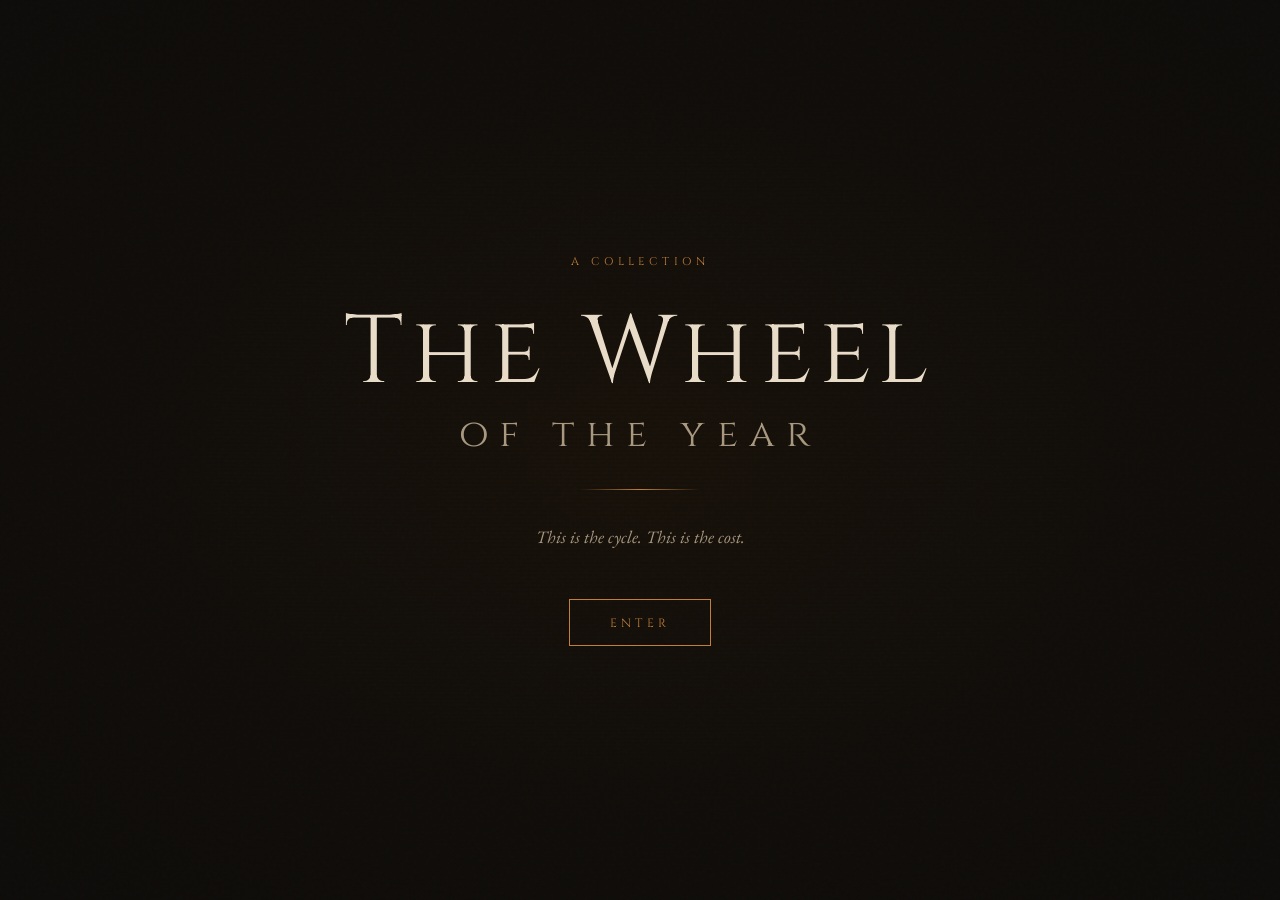
==== index.html @ da18263e "Initial commit" ====
<!DOCTYPE html>
<html lang="en">
<head>
<meta charset="UTF-8">
<meta name="viewport" content="width=device-width, initial-scale=1.0">
<title>The Wheel</title>
<link rel="preconnect" href="https://fonts.googleapis.com">
<link rel="preconnect" href="https://fonts.gstatic.com" crossorigin>
<link href="https://fonts.googleapis.com/css2?family=Cinzel:wght@400;600&family=EB+Garamond:ital,wght@0,400;0,500;1,400&display=swap" rel="stylesheet">
<link rel="stylesheet" href="./src/styles/base.css">
<link rel="stylesheet" href="./src/styles/landing.css">
<link rel="stylesheet" href="./src/styles/wheel.css">
<link rel="stylesheet" href="./src/styles/modal.css">
<link rel="stylesheet" href="./src/styles/reading.css">
</head>
<body>

<!-- ── LANDING ── -->
<div id="landing">
  <div class="landing-bg"></div>
  <div class="landing-content">
    <p class="landing-eyebrow">A collection</p>
    <h1 class="landing-title">
      The Wheel
      <span>of the year</span>
    </h1>
    <div class="landing-divider"></div>
    <p class="landing-sub"><em>This is the cycle. This is the cost.</em></p>
    <button class="enter-btn" id="enter-btn">Enter</button>
  </div>
</div>

<!-- ── WHEEL PAGE ── -->
<div id="wheel-page">
  <div class="wheel-bg"></div>
  <p class="wheel-title">The Wheel</p>

  <svg id="wheel-svg" viewBox="0 0 200 200" xmlns="http://www.w3.org/2000/svg">
    <circle cx="100" cy="100" r="92" class="wheel-ring-outer"/>
    <circle cx="100" cy="100" r="78" class="wheel-ring"/>
    <circle cx="100" cy="100" r="24" class="wheel-ring" opacity="0.2"/>
    <circle cx="100" cy="100" r="50" class="wheel-ring" opacity="0.1"/>
    <line x1="100" y1="22" x2="100" y2="178" class="wheel-spoke"/>
    <line x1="22" y1="100" x2="178" y2="100" class="wheel-spoke"/>
    <line x1="44.9" y1="44.9" x2="155.1" y2="155.1" class="wheel-cross-spoke"/>
    <line x1="155.1" y1="44.9" x2="44.9" y2="155.1" class="wheel-cross-spoke"/>
    <text x="100" y="58" class="season-label" opacity="0.3">DARK HALF</text>
    <text x="100" y="148" class="season-label" opacity="0.3">LIGHT HALF</text>
    <text x="100" y="97" class="wheel-centre-title">THE</text>
    <text x="100" y="104" class="wheel-centre-title">WHEEL</text>

    <g class="sabbat-node" data-sabbat="yule" tabindex="0" role="button">
      <circle cx="100" cy="22" r="10"/>
      <text x="100" y="21" class="node-name">YULE</text>
      <text x="100" y="27" class="node-date">Winter Solstice</text>
    </g>

    <g class="sabbat-node" data-sabbat="imbolc" tabindex="0" role="button">
      <circle cx="145.1" cy="44.9" r="10"/>
      <text x="145.1" y="43.9" class="node-name">IMBOLC</text>
      <text x="145.1" y="49.9" class="node-date">~1 February</text>
    </g>

    <g class="sabbat-node" data-sabbat="ostara" tabindex="0" role="button">
      <circle cx="178" cy="100" r="10"/>
      <text x="178" y="99" class="node-name">OSTARA</text>
      <text x="178" y="105" class="node-date">Spring Equinox</text>
    </g>

    <g class="sabbat-node" data-sabbat="beltane" tabindex="0" role="button">
      <circle cx="155.1" cy="155.1" r="10"/>
      <text x="155.1" y="154.1" class="node-name">BELTANE</text>
      <text x="155.1" y="160.1" class="node-date">~1 May</text>
    </g>

    <g class="sabbat-node" data-sabbat="litha" tabindex="0" role="button">
      <circle cx="100" cy="178" r="10"/>
      <text x="100" y="177" class="node-name">LITHA</text>
      <text x="100" y="183" class="node-date">Summer Solstice</text>
    </g>

    <g class="sabbat-node" data-sabbat="lughnasadh" tabindex="0" role="button">
      <circle cx="44.9" cy="155.1" r="10"/>
      <text x="44.9" y="154.1" class="node-name">LUGHNASADH</text>
      <text x="44.9" y="160.1" class="node-date">~1 August</text>
    </g>

    <g class="sabbat-node" data-sabbat="mabon" tabindex="0" role="button">
      <circle cx="22" cy="100" r="10"/>
      <text x="22" y="99" class="node-name">MABON</text>
      <text x="22" y="105" class="node-date">Autumn Equinox</text>
    </g>

    <g class="sabbat-node" data-sabbat="samhain" tabindex="0" role="button">
      <circle cx="44.9" cy="44.9" r="10"/>
      <text x="44.9" y="43.9" class="node-name">SAMHAIN</text>
      <text x="44.9" y="49.9" class="node-date">~31 October</text>
    </g>
  </svg>

  <p class="wheel-hint">Select a sabbat to read</p>
</div>

<!-- ── PREVIEW MODAL ── -->
<div id="modal-overlay" >
  <div class="modal" id="modal">
    <div class="modal-header">
      <div>
        <h2 class="modal-sabbat-name" id="modal-name">—</h2>
        <p class="modal-sabbat-date" id="modal-date">—</p>
      </div>
      <button class="modal-close" id="modal-close">✕</button>
    </div>
    <div class="modal-image" id="modal-image-area">
      <div class="modal-image-placeholder" id="modal-image-wrap">
        <span>Image forthcoming</span>
      </div>
    </div>
    <div class="modal-content">
      <p class="modal-description" id="modal-description">—</p>
      <p class="modal-text-label" id="modal-text-label">—</p>
      <div class="modal-excerpt" id="modal-excerpt">—</div>
    </div>
    <div class="modal-footer">
      <button class="modal-link" id="modal-read-btn">Read the full piece</button>
    </div>
  </div>
</div>

<!-- ── READING MODAL ── -->
<div id="reading-overlay">
  <div class="reading-inner">
    <button class="reading-back" id="reading-back">Back to the wheel</button>
    <div class="reading-header">
      <p class="reading-eyebrow" id="reading-eyebrow">—</p>
      <h1 class="reading-title" id="reading-title">—</h1>
      <p class="reading-date" id="reading-date">—</p>
    </div>
    <img id="reading-image" class="reading-image" src="" alt="" style="display:none"/>
    <div class="reading-divider"></div>
    <div class="reading-body" id="reading-body"></div>
  </div>
</div>

<script type="module" src="./src/scripts/main.js"></script>
</body>
</html>
---- src/styles/base.css ----
*, *::before, *::after { box-sizing: border-box; margin: 0; padding: 0; }

  :root {
    --black: #0d0b09;
    --parchment: #e8dcc8;
    --parchment-dim: #a89880;
    --amber: #c17f3a;
    --amber-bright: #f0a855;
    --forest: #2a3d2e;
    --ash: #6b6560;
    --modal-bg: #141210;
    --modal-border: #3a3028;
  }

  html, body {
    width: 100%; height: 100%;
    background: var(--black);
    color: var(--parchment);
    font-family: 'EB Garamond', serif;
    overflow: hidden;
  }
---- src/styles/landing.css ----
/* ── LANDING ── */
  #landing {
    position: fixed; inset: 0;
    display: flex; flex-direction: column;
    align-items: center; justify-content: center;
    z-index: 10;
    transition: opacity 1.2s ease;
  }

  #landing.hidden { opacity: 0; pointer-events: none; }

  .landing-bg {
    position: absolute; inset: 0;
    background:
      radial-gradient(ellipse at center, rgba(13,11,9,0.3) 0%, rgba(13,11,9,0.85) 60%, rgba(13,11,9,0.98) 100%),
      repeating-linear-gradient(
        0deg, transparent, transparent 2px,
        rgba(193,127,58,0.015) 2px, rgba(193,127,58,0.015) 4px
      );
    background-color: #1a1208;
  }

  .landing-bg::after {
    content: '';
    position: absolute; inset: 0;
    background-image: url("data:image/svg+xml,%3Csvg viewBox='0 0 256 256' xmlns='http://www.w3.org/2000/svg'%3E%3Cfilter id='noise'%3E%3CfeTurbulence type='fractalNoise' baseFrequency='0.9' numOctaves='4' stitchTiles='stitch'/%3E%3C/filter%3E%3Crect width='100%25' height='100%25' filter='url(%23noise)' opacity='0.04'/%3E%3C/svg%3E");
    opacity: 0.4;
    pointer-events: none;
  }

  .landing-content {
    position: relative; z-index: 1;
    text-align: center;
    display: flex; flex-direction: column; align-items: center;
    gap: 2rem;
  }

  .landing-eyebrow {
    font-family: 'Cinzel', serif;
    font-size: 0.7rem;
    letter-spacing: 0.4em;
    color: var(--amber);
    text-transform: uppercase;
    opacity: 0;
    animation: fadeUp 1.2s ease 0.3s forwards;
  }

  .landing-title {
    font-family: 'Cinzel', serif;
    font-size: clamp(3rem, 8vw, 6rem);
    font-weight: 400;
    color: var(--parchment);
    letter-spacing: 0.08em;
    line-height: 1.1;
    opacity: 0;
    animation: fadeUp 1.2s ease 0.6s forwards;
  }

  .landing-title span {
    display: block;
    font-size: 0.4em;
    letter-spacing: 0.3em;
    color: var(--parchment-dim);
    margin-top: 0.5rem;
  }

  .landing-divider {
    width: 120px; height: 1px;
    background: linear-gradient(90deg, transparent, var(--amber), transparent);
    opacity: 0;
    animation: fadeUp 1.2s ease 0.9s forwards;
  }

  .landing-sub {
    font-size: 1.1rem;
    font-style: italic;
    color: var(--parchment-dim);
    max-width: 40ch;
    line-height: 1.7;
    opacity: 0;
    animation: fadeUp 1.2s ease 1.1s forwards;
  }

  .enter-btn {
    margin-top: 1rem;
    background: none;
    border: 1px solid var(--amber);
    color: var(--amber);
    font-family: 'Cinzel', serif;
    font-size: 0.75rem;
    letter-spacing: 0.35em;
    text-transform: uppercase;
    padding: 0.9rem 2.5rem;
    cursor: pointer;
    transition: background 0.3s, color 0.3s;
    opacity: 0;
    animation: fadeUp 1.2s ease 1.4s forwards;
  }

  .enter-btn:hover { background: var(--amber); color: var(--black); }
---- src/styles/wheel.css ----
/* ── WHEEL PAGE ── */
  #wheel-page {
    position: fixed; inset: 0;
    display: flex; flex-direction: column;
    align-items: center; justify-content: center;
    opacity: 0; pointer-events: none;
    transition: opacity 1.2s ease;
  }

  #wheel-page.visible { opacity: 1; pointer-events: all; }

  .wheel-bg {
    position: absolute; inset: 0;
    background: var(--black);
  }

  .wheel-bg::before {
    content: '';
    position: absolute; inset: 0;
    background: radial-gradient(ellipse at center, #1c1508 0%, #0d0b09 70%);
  }

  .wheel-title {
    position: absolute; top: 2rem;
    font-family: 'Cinzel', serif;
    font-size: 0.7rem;
    letter-spacing: 0.4em;
    color: var(--amber);
    text-transform: uppercase;
  }

  .wheel-hint {
    position: absolute; bottom: 2rem;
    font-size: 0.85rem;
    font-style: italic;
    color: var(--ash);
    letter-spacing: 0.05em;
  }

  #wheel-svg {
    position: relative; z-index: 1;
    width: min(85vw, 85vh);
    height: min(85vw, 85vh);
  }

  .wheel-ring { fill: none; stroke: var(--ash); stroke-width: 0.5; opacity: 0.3; }
  .wheel-ring-outer { fill: none; stroke: var(--amber); stroke-width: 0.8; opacity: 0.2; }
  .wheel-spoke { stroke: var(--ash); stroke-width: 0.4; opacity: 0.2; }
  .wheel-cross-spoke { stroke: var(--ash); stroke-width: 0.3; opacity: 0.15; stroke-dasharray: 2 3; }

  .sabbat-node { cursor: pointer; transition: all 0.2s ease; }

  .sabbat-node circle {
    fill: var(--black);
    stroke: var(--ash);
    stroke-width: 0.8;
    transition: all 0.3s ease;
  }

  .sabbat-node:hover circle,
  .sabbat-node:focus-visible circle,
  .sabbat-node.active circle {
    fill: rgba(193,127,58,0.15);
    stroke: var(--amber-bright);
    stroke-width: 1.2;
    filter: drop-shadow(0 0 4px rgba(240,168,85,0.5));
  }

  .sabbat-node text.node-name {
    font-family: 'Cinzel', serif;
    font-size: 5.5px;
    fill: var(--parchment-dim);
    text-anchor: middle;
    dominant-baseline: middle;
    pointer-events: none;
    transition: fill 0.3s ease;
    letter-spacing: 0.5px;
  }

  .sabbat-node:hover text.node-name,
  .sabbat-node:focus-visible text.node-name,
  .sabbat-node.active text.node-name { fill: var(--amber-bright); }

  .sabbat-node text.node-date {
    font-family: 'EB Garamond', serif;
    font-size: 4px;
    fill: var(--ash);
    text-anchor: middle;
    dominant-baseline: middle;
    pointer-events: none;
    font-style: italic;
  }

  .sabbat-node:hover text.node-date { fill: var(--parchment-dim); }

  .wheel-centre-title {
    font-family: 'Cinzel', serif;
    font-size: 7px;
    fill: var(--parchment-dim);
    text-anchor: middle;
    dominant-baseline: middle;
    letter-spacing: 1px;
  }

  .season-label {
    font-family: 'Cinzel', serif;
    font-size: 4px;
    fill: var(--amber);
    text-anchor: middle;
    dominant-baseline: middle;
    letter-spacing: 0.8px;
    opacity: 0.5;
  }
---- src/styles/modal.css ----
/* ── PREVIEW MODAL ── */
  #modal-overlay {
    position: fixed; inset: 0;
    background: rgba(13,11,9,0.92);
    z-index: 100;
    opacity: 0; pointer-events: none;
    transition: opacity 0.4s ease;
    display: flex; align-items: center; justify-content: center;
    padding: 2rem;
  }

  #modal-overlay.visible { opacity: 1; pointer-events: all; }

  .modal {
    background: var(--modal-bg);
    border: 1px solid var(--modal-border);
    max-width: 860px; width: 100%;
    max-height: 85vh;
    overflow-y: auto;
    position: relative;
    transform: translateY(20px);
    transition: transform 0.4s ease;
    display: grid;
    grid-template-columns: 1fr 1fr;
    grid-template-rows: auto 1fr auto;
  }

  #modal-overlay.visible .modal { transform: translateY(0); }

  .modal::before {
    content: '';
    display: block;
    grid-column: 1 / -1;
    height: 2px;
    background: linear-gradient(90deg, transparent, var(--amber), transparent);
  }

  .modal-header {
    grid-column: 1 / -1;
    padding: 2rem 2rem 1rem;
    border-bottom: 1px solid var(--modal-border);
    display: flex; justify-content: space-between; align-items: flex-start;
  }

  .modal-sabbat-name {
    font-family: 'Cinzel', serif;
    font-size: clamp(1.5rem, 3vw, 2.2rem);
    font-weight: 400;
    color: var(--parchment);
    letter-spacing: 0.1em;
  }

  .modal-sabbat-date {
    font-size: 0.9rem;
    font-style: italic;
    color: var(--amber);
    margin-top: 0.3rem;
    letter-spacing: 0.05em;
  }

  .modal-close {
    background: none; border: none;
    color: var(--ash); font-size: 1.5rem;
    cursor: pointer; line-height: 1;
    padding: 0.2rem 0.5rem;
    transition: color 0.2s;
    font-family: 'Cinzel', serif;
  }

  .modal-close:hover { color: var(--parchment); }

  .modal-image {
    grid-column: 1;
    padding: 1.5rem;
    display: flex; align-items: flex-start;
  }

  .modal-image img { width: 100%; height: auto; display: block; border: 1px solid var(--modal-border); opacity: 0.9; }

  .modal-image-placeholder {
    width: 100%;
    aspect-ratio: 16/10;
    background: #1a1612;
    border: 1px solid var(--modal-border);
    display: flex; align-items: center; justify-content: center;
  }

  .modal-image-placeholder span {
    font-family: 'Cinzel', serif;
    font-size: 0.65rem;
    letter-spacing: 0.2em;
    color: var(--ash);
    text-transform: uppercase;
  }

  .modal-content {
    grid-column: 2;
    padding: 1.5rem 1.5rem 1.5rem 0;
    overflow-y: auto;
  }

  .modal-description {
    font-size: 0.95rem;
    line-height: 1.8;
    color: var(--parchment-dim);
    margin-bottom: 1.5rem;
    font-style: italic;
    padding-bottom: 1rem;
    border-bottom: 1px solid var(--modal-border);
  }

  .modal-text-label {
    font-family: 'Cinzel', serif;
    font-size: 0.6rem;
    letter-spacing: 0.3em;
    color: var(--amber);
    text-transform: uppercase;
    margin-bottom: 0.8rem;
  }

  .modal-excerpt {
    font-size: 0.95rem;
    line-height: 1.9;
    color: var(--parchment);
  }

  .modal-excerpt p + p { margin-top: 1em; }
  .modal-excerpt em { color: var(--parchment-dim); }

  .modal-footer {
    grid-column: 1 / -1;
    padding: 1rem 2rem;
    border-top: 1px solid var(--modal-border);
    display: flex; gap: 1rem; justify-content: flex-end; align-items: center;
  }

  .modal-link {
    font-family: 'Cinzel', serif;
    font-size: 0.65rem;
    letter-spacing: 0.25em;
    color: var(--amber);
    text-decoration: none;
    text-transform: uppercase;
    border-bottom: 1px solid transparent;
    transition: border-color 0.2s;
    cursor: pointer;
    background: none;
    border-left: none;
    border-right: none;
    border-top: none;
    padding: 0;
  }

  .modal-link:hover { border-bottom-color: var(--amber); }

  .modal::-webkit-scrollbar,
  .modal-content::-webkit-scrollbar { width: 4px; }
  .modal::-webkit-scrollbar-track,
  .modal-content::-webkit-scrollbar-track { background: var(--modal-bg); }
  .modal::-webkit-scrollbar-thumb,
  .modal-content::-webkit-scrollbar-thumb { background: var(--modal-border); }
---- src/styles/reading.css ----
/* ── READING MODAL ── */
  #reading-overlay {
    position: fixed; inset: 0;
    background: var(--black);
    z-index: 200;
    opacity: 0; pointer-events: none;
    transition: opacity 0.5s ease;
    overflow-y: auto;
  }

  #reading-overlay.visible { opacity: 1; pointer-events: all; }

  .reading-inner {
    max-width: 680px;
    margin: 0 auto;
    padding: 4rem 2rem 6rem;
  }

  .reading-back {
    display: flex; align-items: center; gap: 0.5rem;
    background: none; border: none;
    color: var(--ash);
    font-family: 'Cinzel', serif;
    font-size: 0.65rem;
    letter-spacing: 0.3em;
    text-transform: uppercase;
    cursor: pointer;
    margin-bottom: 3rem;
    transition: color 0.2s;
    padding: 0;
  }

  .reading-back:hover { color: var(--amber); }
  .reading-back::before { content: '←'; font-family: serif; font-size: 1rem; }

  .reading-header {
    margin-bottom: 3rem;
    padding-bottom: 2rem;
    border-bottom: 1px solid var(--modal-border);
  }

  .reading-eyebrow {
    font-family: 'Cinzel', serif;
    font-size: 0.65rem;
    letter-spacing: 0.35em;
    color: var(--amber);
    text-transform: uppercase;
    margin-bottom: 1rem;
  }

  .reading-title {
    font-family: 'Cinzel', serif;
    font-size: clamp(2rem, 5vw, 3.5rem);
    font-weight: 400;
    color: var(--parchment);
    letter-spacing: 0.08em;
    margin-bottom: 0.5rem;
  }

  .reading-date {
    font-size: 1rem;
    font-style: italic;
    color: var(--amber);
    letter-spacing: 0.05em;
  }

  .reading-image {
    width: 100%;
    margin-bottom: 3rem;
    border: 1px solid var(--modal-border);
    opacity: 0.85;
    display: block;
  }

  /* prose text */
  .reading-body {
    font-size: 1.1rem;
    line-height: 1.95;
    color: var(--parchment);
  }

  .reading-body p {
    margin-bottom: 1.4em;
  }

  .reading-body p.section-break {
    text-align: center;
    color: var(--amber);
    margin: 2.5em 0;
    letter-spacing: 0.3em;
  }

  .reading-body em { color: var(--parchment-dim); }

  /* poetry text — tighter, centred option */
  .reading-body.poetry {
    font-size: 1.05rem;
    line-height: 1.7;
  }

  .reading-body.poetry p {
    margin-bottom: 0.4em;
  }

  .reading-body.poetry p.stanza-break {
    margin-bottom: 1.8em;
  }

  .reading-divider {
    width: 80px; height: 1px;
    background: linear-gradient(90deg, transparent, var(--amber), transparent);
    margin: 3rem auto;
  }

  #reading-overlay::-webkit-scrollbar { width: 4px; }
  #reading-overlay::-webkit-scrollbar-track { background: var(--black); }
  #reading-overlay::-webkit-scrollbar-thumb { background: var(--modal-border); }

  @keyframes fadeUp {
    from { opacity: 0; transform: translateY(12px); }
    to { opacity: 1; transform: translateY(0); }
  }

  @media (max-width: 640px) {
    .modal { grid-template-columns: 1fr; }
    .modal-image { grid-column: 1; }
    .modal-content { grid-column: 1; padding: 0 1.5rem 1.5rem; }
    .modal-footer { grid-column: 1; }
  }
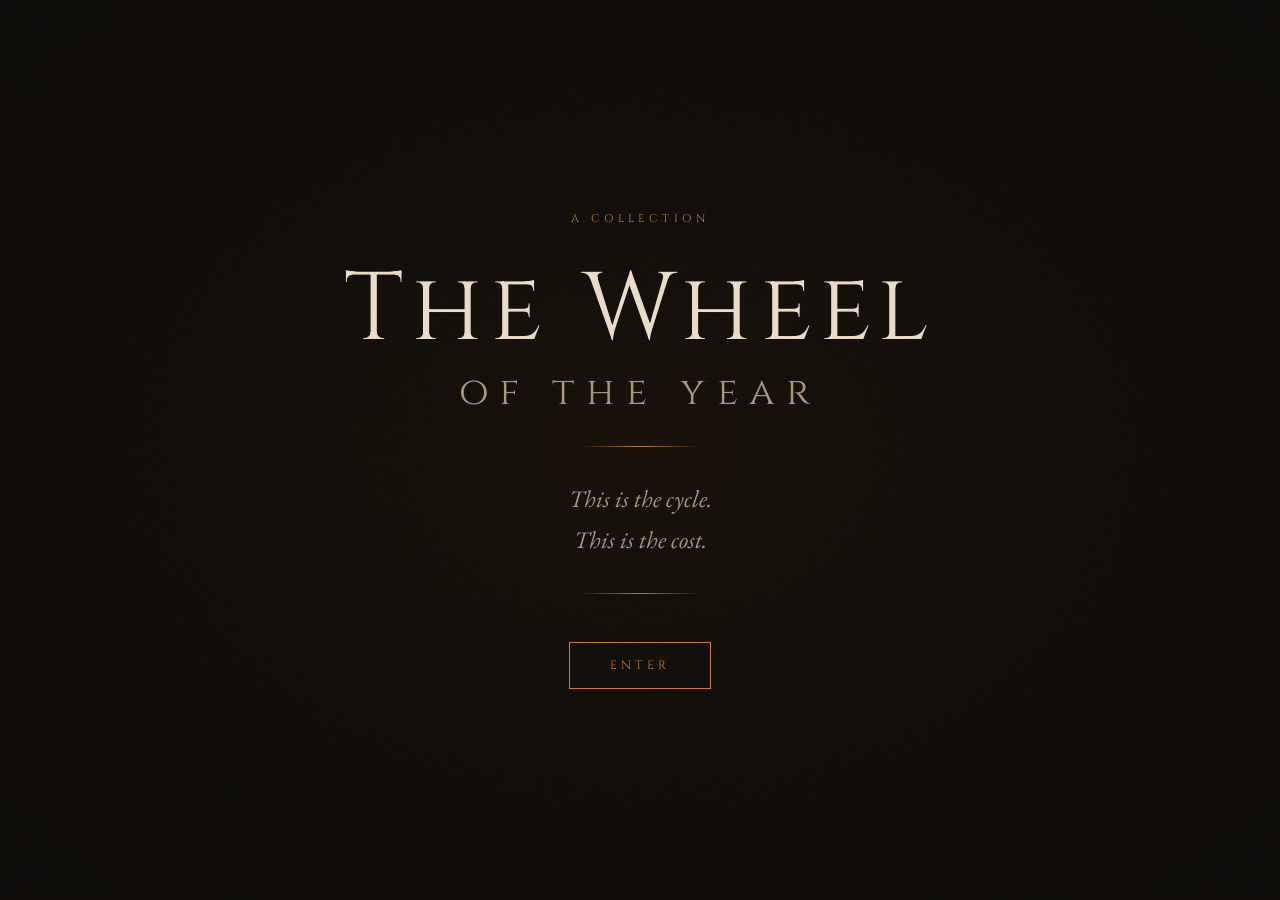
==== commit ca0e7651: "wheleupdate" ====
--- a/index.html
+++ b/index.html
@@ -25,8 +25,10 @@
       <span>of the year</span>
     </h1>
     <div class="landing-divider"></div>
-    <p class="landing-sub"><em>This is the cycle. This is the cost.</em></p>
+    <p class="landing-sub"><em>This is the cycle. <br> This is the cost.</em></p>
+    <div class="landing-divider"></div>
     <button class="enter-btn" id="enter-btn">Enter</button>
+    
   </div>
 </div>
 
@@ -35,70 +37,118 @@
   <div class="wheel-bg"></div>
   <p class="wheel-title">The Wheel</p>
 
-  <svg id="wheel-svg" viewBox="0 0 200 200" xmlns="http://www.w3.org/2000/svg">
-    <circle cx="100" cy="100" r="92" class="wheel-ring-outer"/>
-    <circle cx="100" cy="100" r="78" class="wheel-ring"/>
-    <circle cx="100" cy="100" r="24" class="wheel-ring" opacity="0.2"/>
-    <circle cx="100" cy="100" r="50" class="wheel-ring" opacity="0.1"/>
-    <line x1="100" y1="22" x2="100" y2="178" class="wheel-spoke"/>
-    <line x1="22" y1="100" x2="178" y2="100" class="wheel-spoke"/>
-    <line x1="44.9" y1="44.9" x2="155.1" y2="155.1" class="wheel-cross-spoke"/>
-    <line x1="155.1" y1="44.9" x2="44.9" y2="155.1" class="wheel-cross-spoke"/>
-    <text x="100" y="58" class="season-label" opacity="0.3">DARK HALF</text>
-    <text x="100" y="148" class="season-label" opacity="0.3">LIGHT HALF</text>
-    <text x="100" y="97" class="wheel-centre-title">THE</text>
-    <text x="100" y="104" class="wheel-centre-title">WHEEL</text>
+  <div class="wheel-wrapper"> 
+  
+    <svg id="wheel-svg" viewBox="-12 -12 224 224" xmlns="http://www.w3.org/2000/svg">
+      <circle cx="100" cy="100" r="92" class="wheel-ring-outer"/>
+      <circle cx="100" cy="100" r="78" class="wheel-ring"/>
+      <circle cx="100" cy="100" r="24" class="wheel-ring" opacity="0.2"/>
+      <circle cx="100" cy="100" r="50" class="wheel-ring" opacity="0.1"/>
+      <defs>
+        <clipPath id="center-mask">
+          <path fill-rule="evenodd" d="M0 0h200v200H0Z M100 100m-50,0a50,50 0 1,0 100,0a50,50 0 1,0-100,0Z"/>
+        </clipPath>
+      </defs>
+      <g clip-path="url(#center-mask)">
+        <line x1="100" y1="22" x2="100" y2="50" class="wheel-spoke"/>
+        <line x1="100" y1="150" x2="100" y2="178" class="wheel-spoke"/>
+        <line x1="22" y1="100" x2="50" y2="100" class="wheel-spoke"/>
+        <line x1="150" y1="100" x2="178" y2="100" class="wheel-spoke"/>
+        <line x1="44.9" y1="44.9" x2="64.7" y2="64.7" class="wheel-cross-spoke"/>
+        <line x1="135.3" y1="135.3" x2="155.1" y2="155.1" class="wheel-cross-spoke"/>
+        <line x1="155.1" y1="44.9" x2="135.3" y2="64.7" class="wheel-cross-spoke"/>
+        <line x1="64.7" y1="135.3" x2="44.9" y2="155.1" class="wheel-cross-spoke"/>
+      </g>
+      
+      <text x="100" y="84" class="season-label">DARK HALF</text>
+      <text x="100" y="116" class="season-label">LIGHT HALF</text>
+      <text x="100" y="97" class="wheel-centre-title">THE</text>
+      <text x="100" y="104" class="wheel-centre-title">WHEEL</text>
 
-    <g class="sabbat-node" data-sabbat="yule" tabindex="0" role="button">
-      <circle cx="100" cy="22" r="10"/>
-      <text x="100" y="21" class="node-name">YULE</text>
-      <text x="100" y="27" class="node-date">Winter Solstice</text>
-    </g>
+      <g class="sabbat-node" data-sabbat="yule" tabindex="0" role="button">
+        <circle cx="100" cy="22" r="10"/>
+        <circle class="moon-shell" cx="100" cy="22" r="8"/>
+        <circle class="moon-phase full" cx="100" cy="22" r="6"/>
+        <text x="100" y="40" class="node-name">YULE</text>
+        <text x="100" y="46" class="node-date">Winter Solstice</text>
+      </g>
 
-    <g class="sabbat-node" data-sabbat="imbolc" tabindex="0" role="button">
-      <circle cx="145.1" cy="44.9" r="10"/>
-      <text x="145.1" y="43.9" class="node-name">IMBOLC</text>
-      <text x="145.1" y="49.9" class="node-date">~1 February</text>
-    </g>
+      <g class="sabbat-node" data-sabbat="imbolc" tabindex="0" role="button">
+        <circle cx="155.1" cy="44.9" r="10"/>
+        <circle class="moon-shell" cx="155.1" cy="44.9" r="8"/>
+        <circle class="moon-phase" cx="155.1" cy="44.9" r="6"/>
+        <circle class="moon-shadow" cx="158.1" cy="44.9" r="6"/>
+        <text x="155.1" y="62" class="node-name">IMBOLC</text>
+        <text x="155.1" y="68" class="node-date">~1 February</text>
+      </g>
 
-    <g class="sabbat-node" data-sabbat="ostara" tabindex="0" role="button">
-      <circle cx="178" cy="100" r="10"/>
-      <text x="178" y="99" class="node-name">OSTARA</text>
-      <text x="178" y="105" class="node-date">Spring Equinox</text>
-    </g>
+      <g class="sabbat-node" data-sabbat="ostara" tabindex="0" role="button">
+        <circle cx="178" cy="100" r="10"/>
+        <circle class="moon-shell" cx="178" cy="100" r="8"/>
+        <circle class="moon-phase" cx="178" cy="100" r="6"/>
+        <circle class="moon-shadow" cx="178" cy="97" r="6"/>
+        <text x="178" y="118" class="node-name">OSTARA</text>
+        <text x="178" y="124" class="node-date">Spring Equinox</text>
+      </g>
 
-    <g class="sabbat-node" data-sabbat="beltane" tabindex="0" role="button">
-      <circle cx="155.1" cy="155.1" r="10"/>
-      <text x="155.1" y="154.1" class="node-name">BELTANE</text>
-      <text x="155.1" y="160.1" class="node-date">~1 May</text>
-    </g>
+      <g class="sabbat-node" data-sabbat="beltane" tabindex="0" role="button">
+        <circle cx="155.1" cy="155.1" r="10"/>
+        <circle class="moon-shell" cx="155.1" cy="155.1" r="8"/>
+        <circle class="moon-phase" cx="155.1" cy="155.1" r="6"/>
+        <circle class="moon-shadow" cx="152.1" cy="155.1" r="6"/>
+        <text x="155.1" y="173" class="node-name">BELTANE</text>
+        <text x="155.1" y="179" class="node-date">~1 May</text>
+      </g>
 
-    <g class="sabbat-node" data-sabbat="litha" tabindex="0" role="button">
-      <circle cx="100" cy="178" r="10"/>
-      <text x="100" y="177" class="node-name">LITHA</text>
-      <text x="100" y="183" class="node-date">Summer Solstice</text>
-    </g>
+      <g class="sabbat-node" data-sabbat="litha" tabindex="0" role="button">
+        <circle cx="100" cy="178" r="10"/>
+        <circle class="moon-shell" cx="100" cy="178" r="8"/>
+        <circle class="moon-phase new" cx="100" cy="178" r="6"/>
+        <text x="100" y="200" class="node-name">LITHA</text>
+        <text x="100" y="206" class="node-date">Summer Solstice</text>
+      </g>
 
-    <g class="sabbat-node" data-sabbat="lughnasadh" tabindex="0" role="button">
-      <circle cx="44.9" cy="155.1" r="10"/>
-      <text x="44.9" y="154.1" class="node-name">LUGHNASADH</text>
-      <text x="44.9" y="160.1" class="node-date">~1 August</text>
-    </g>
+      <g class="sabbat-node" data-sabbat="lughnasadh" tabindex="0" role="button">
+        <circle cx="44.9" cy="155.1" r="10"/>
+        <circle class="moon-shell" cx="44.9" cy="155.1" r="8"/>
+        <circle class="moon-phase" cx="44.9" cy="155.1" r="6"/>
+        <circle class="moon-shadow" cx="42" cy="155.1" r="6"/>
+        <text x="44.9" y="173" class="node-name">LUGHNASADH</text>
+        <text x="44.9" y="179" class="node-date">~1 August</text>
+      </g>
 
-    <g class="sabbat-node" data-sabbat="mabon" tabindex="0" role="button">
-      <circle cx="22" cy="100" r="10"/>
-      <text x="22" y="99" class="node-name">MABON</text>
-      <text x="22" y="105" class="node-date">Autumn Equinox</text>
-    </g>
+      <g class="sabbat-node" data-sabbat="mabon" tabindex="0" role="button">
+        <circle cx="22" cy="100" r="10"/>
+        <circle class="moon-shell" cx="22" cy="100" r="8"/>
+        <circle class="moon-phase" cx="22" cy="100" r="6"/>
+        <circle class="moon-shadow" cx="22" cy="97" r="6"/>
+        <text x="22" y="118" class="node-name">MABON</text>
+        <text x="22" y="124" class="node-date">Autumn Equinox</text>
+      </g>
 
-    <g class="sabbat-node" data-sabbat="samhain" tabindex="0" role="button">
-      <circle cx="44.9" cy="44.9" r="10"/>
-      <text x="44.9" y="43.9" class="node-name">SAMHAIN</text>
-      <text x="44.9" y="49.9" class="node-date">~31 October</text>
-    </g>
-  </svg>
+      <g class="sabbat-node" data-sabbat="samhain" tabindex="0" role="button">
+        <circle cx="44.9" cy="44.9" r="10"/>
+        <circle class="moon-shell" cx="44.9" cy="44.9" r="8"/>
+        <circle class="moon-phase" cx="44.9" cy="44.9" r="6"/>
+        <circle class="moon-shadow" cx="47.9" cy="44.9" r="6"/>
+        <text x="44.9" y="62" class="node-name">SAMHAIN</text>
+        <text x="44.9" y="68" class="node-date">~31 October</text>
+      </g>
+    </svg>
 
-  <p class="wheel-hint">Select a sabbat to read</p>
+    <div class="wheel-prose-hub" aria-label="Primary prose">
+      <div class="wheel-prose-core">
+        <p class="wheel-prose-kicker">Primary prose</p>
+        <div class="wheel-prose-grid">
+          <button class="prose-node" type="button" data-entry="shape-of-it">The Shape of It</button>
+          <button class="prose-node" type="button" data-entry="cycle">The Cycle</button>
+          <button class="prose-node" type="button" data-entry="crossing">The Crossing</button>
+          <button class="prose-node" type="button" data-entry="ending">The Ending</button>      
+        </div>
+      </div>
+    </div>
+    
+  </div> <p class="wheel-hint">Select a sabbat to read</p>
 </div>
 
 <!-- ── PREVIEW MODAL ── -->
--- a/src/styles/landing.css
+++ b/src/styles/landing.css
@@ -72,7 +72,7 @@
   }
 
   .landing-sub {
-    font-size: 1.1rem;
+    font-size: 1.5rem;
     font-style: italic;
     color: var(--parchment-dim);
     max-width: 40ch;
@@ -98,3 +98,19 @@
   }
 
   .enter-btn:hover { background: var(--amber); color: var(--black); }
+
+  /* 1. Add the new wrapper class */
+.wheel-wrapper {
+  position: relative;
+  width: min(90vw, 90vh);
+  height: min(90vw, 90vh);
+}
+
+/* 2. Update the SVG to fill the new wrapper */
+#wheel-svg {
+  position: absolute; 
+  inset: 0;
+  z-index: 1;
+  width: 100%;
+  height: 100%;
+}
--- a/src/styles/wheel.css
+++ b/src/styles/wheel.css
@@ -2,7 +2,8 @@
   #wheel-page {
     position: fixed; inset: 0;
     display: flex; flex-direction: column;
-    align-items: center; justify-content: center;
+    align-items: center; justify-content: flex-start;
+    padding-top: 2rem;
     opacity: 0; pointer-events: none;
     transition: opacity 1.2s ease;
   }
@@ -39,9 +40,118 @@
 
   #wheel-svg {
     position: relative; z-index: 1;
-    width: min(85vw, 85vh);
-    height: min(85vw, 85vh);
-  }
+    width: min(90vw, 90vh);
+    height: min(90vw, 90vh);
+  }
+
+  .wheel-prose-hub {
+    position: absolute;
+    inset: 50% auto auto 50%;
+    transform: translate(-50%, -50%);
+    z-index: 2;
+    display: flex;
+    align-items: center;
+    justify-content: center;
+    width: min(38vw, 20rem);
+    aspect-ratio: 1;
+    pointer-events: none;
+  }
+
+  .wheel-prose-core {
+    width: 100%;
+    height: 100%;
+    border: 1px solid rgba(193, 127, 58, 0.22);
+    border-radius: 50%;
+    background:
+      radial-gradient(circle at center, rgba(20, 18, 16, 0.72) 0%, rgba(13, 11, 9, 0.2) 58%, rgba(13, 11, 9, 0) 72%),
+      radial-gradient(circle at center, rgba(240, 168, 85, 0.08) 0%, rgba(240, 168, 85, 0) 68%);
+    box-shadow: 0 0 42px rgba(0, 0, 0, 0.35);
+    display: grid;
+    place-items: center;
+    padding: 1rem;
+    pointer-events: auto;
+  }
+
+  .wheel-prose-kicker {
+    position: absolute;
+    top: 1.1rem;
+    font-family: 'Cinzel', serif;
+    font-size: 0.62rem;
+    letter-spacing: 0.35em;
+    text-transform: uppercase;
+    color: var(--amber);
+    opacity: 0.72;
+    pointer-events: none;
+  }
+
+.wheel-prose-grid {
+  width: 100%;
+  height: 100%;
+  display: grid;
+  grid-template-columns: repeat(2, minmax(0, 1fr));
+  grid-template-rows: repeat(2, minmax(0, 1fr));
+  padding-top: 1.2rem;  
+  /* NEW GAPS: Creates breathing room for the center text */
+  column-gap: 1rem;
+  row-gap: 2.5rem; 
+}
+
+  .prose-node {
+    min-height: 2.6rem;
+    border: none;
+    background: transparent;
+    color: var(--parchment);
+    font-family: 'Cinzel', serif;
+    font-size: clamp(0.72rem, 1.2vw, 0.95rem);
+    letter-spacing: 0.14em;
+    text-transform: uppercase;
+    line-height: 1.2;
+    cursor: pointer;
+    padding: 0.35rem 0.4rem;
+    /* border-bottom: 1px solid rgba(168, 152, 128, 0.35); */
+    transition: color 0.25s ease, border-color 0.25s ease, transform 0.25s ease;
+  }
+
+  .prose-node:hover,
+  .prose-node:focus-visible {
+    color: var(--amber-bright);
+    border-bottom-color: var(--amber-bright);
+    transform: translateY(-1px);
+  }
+
+  .prose-node.active {
+    color: var(--amber-bright);
+    border-bottom-color: var(--amber-bright);
+  }
+
+  .prose-node:focus-visible {
+    outline: 1px solid rgba(240, 168, 85, 0.45);
+    outline-offset: 3px;
+  }
+
+/* Left Column (Shape of It, Crossing) - Push outward to the LEFT */
+  .prose-node:nth-child(odd) {
+  justify-self: start;
+  text-align: right; /* Keeps the flat text edge facing the center */
+}
+
+/* Right Column (Cycle, Ending) - Push outward to the RIGHT */
+  .prose-node:nth-child(even) {
+  justify-self: end;
+  text-align: left;
+}
+
+/* Top Row (Shape of It, Cycle) - Push outward to the TOP */
+  .prose-node:nth-child(1),
+  .prose-node:nth-child(2) {
+    align-self: start;
+}
+
+/* Bottom Row (Crossing, Ending) - Push outward to the BOTTOM */
+  .prose-node:nth-child(3),
+  .prose-node:nth-child(4) {
+    align-self: end;
+}
 
   .wheel-ring { fill: none; stroke: var(--ash); stroke-width: 0.5; opacity: 0.3; }
   .wheel-ring-outer { fill: none; stroke: var(--amber); stroke-width: 0.8; opacity: 0.2; }
@@ -51,16 +161,35 @@
   .sabbat-node { cursor: pointer; transition: all 0.2s ease; }
 
   .sabbat-node circle {
-    fill: var(--black);
+    fill: transparent;
     stroke: var(--ash);
     stroke-width: 0.8;
     transition: all 0.3s ease;
   }
 
+  .sabbat-node circle.moon-shell {
+    fill: rgba(193,127,58,0.08);
+    stroke: rgba(193,127,58,0.18);
+    stroke-width: 0.6;
+  }
+
+  .sabbat-node circle.moon-phase {
+    fill: var(--parchment-dim);
+    transition: fill 0.3s ease;
+  }
+
+  .sabbat-node circle.moon-phase.new {
+    fill: var(--black);
+  }
+
+  .sabbat-node circle.moon-shadow {
+    fill: var(--black);
+  }
+
   .sabbat-node:hover circle,
   .sabbat-node:focus-visible circle,
   .sabbat-node.active circle {
-    fill: rgba(193,127,58,0.15);
+    fill: transparent;
     stroke: var(--amber-bright);
     stroke-width: 1.2;
     filter: drop-shadow(0 0 4px rgba(240,168,85,0.5));
@@ -71,27 +200,30 @@
     font-size: 5.5px;
     fill: var(--parchment-dim);
     text-anchor: middle;
-    dominant-baseline: middle;
+    dominant-baseline: hanging;
     pointer-events: none;
     transition: fill 0.3s ease;
     letter-spacing: 0.5px;
   }
-
-  .sabbat-node:hover text.node-name,
-  .sabbat-node:focus-visible text.node-name,
-  .sabbat-node.active text.node-name { fill: var(--amber-bright); }
 
   .sabbat-node text.node-date {
     font-family: 'EB Garamond', serif;
     font-size: 4px;
     fill: var(--ash);
     text-anchor: middle;
-    dominant-baseline: middle;
+    dominant-baseline: hanging;
     pointer-events: none;
     font-style: italic;
-  }
-
-  .sabbat-node:hover text.node-date { fill: var(--parchment-dim); }
+    opacity: 0.85;
+  }
+
+  .sabbat-node:hover text.node-name,
+  .sabbat-node:focus-visible text.node-name,
+  .sabbat-node.active text.node-name { fill: var(--amber-bright); }
+
+  .sabbat-node:hover text.node-date,
+  .sabbat-node:focus-visible text.node-date,
+  .sabbat-node.active text.node-date { fill: var(--parchment-dim); }
 
   .wheel-centre-title {
     font-family: 'Cinzel', serif;
@@ -104,10 +236,15 @@
 
   .season-label {
     font-family: 'Cinzel', serif;
-    font-size: 4px;
+    font-size: 3px;
     fill: var(--amber);
     text-anchor: middle;
     dominant-baseline: middle;
-    letter-spacing: 0.8px;
-    opacity: 0.5;
-  }
+    letter-spacing: 0.6px;
+    opacity: 0.9;
+  }
+
+  @media (max-width: 700px) {
+    .wheel-prose-hub {
+      width: min(66vw, 18rem);
+    }
--- a/src/styles/modal.css
+++ b/src/styles/modal.css
@@ -75,7 +75,7 @@
     display: flex; align-items: flex-start;
   }
 
-  .modal-image img { width: 100%; height: auto; display: block; border: 1px solid var(--modal-border); opacity: 0.9; }
+  .modal-image img { width: auto; max-width: 100%; max-height: 50vh; height: auto; display: block; border: 1px solid var(--modal-border); opacity: 0.9; }
 
   .modal-image-placeholder {
     width: 100%;
--- a/src/styles/reading.css
+++ b/src/styles/reading.css
@@ -65,7 +65,9 @@
   }
 
   .reading-image {
-    width: 100%;
+    width: auto;
+    max-width: 100%;
+    max-height: 50vh;
     margin-bottom: 3rem;
     border: 1px solid var(--modal-border);
     opacity: 0.85;
